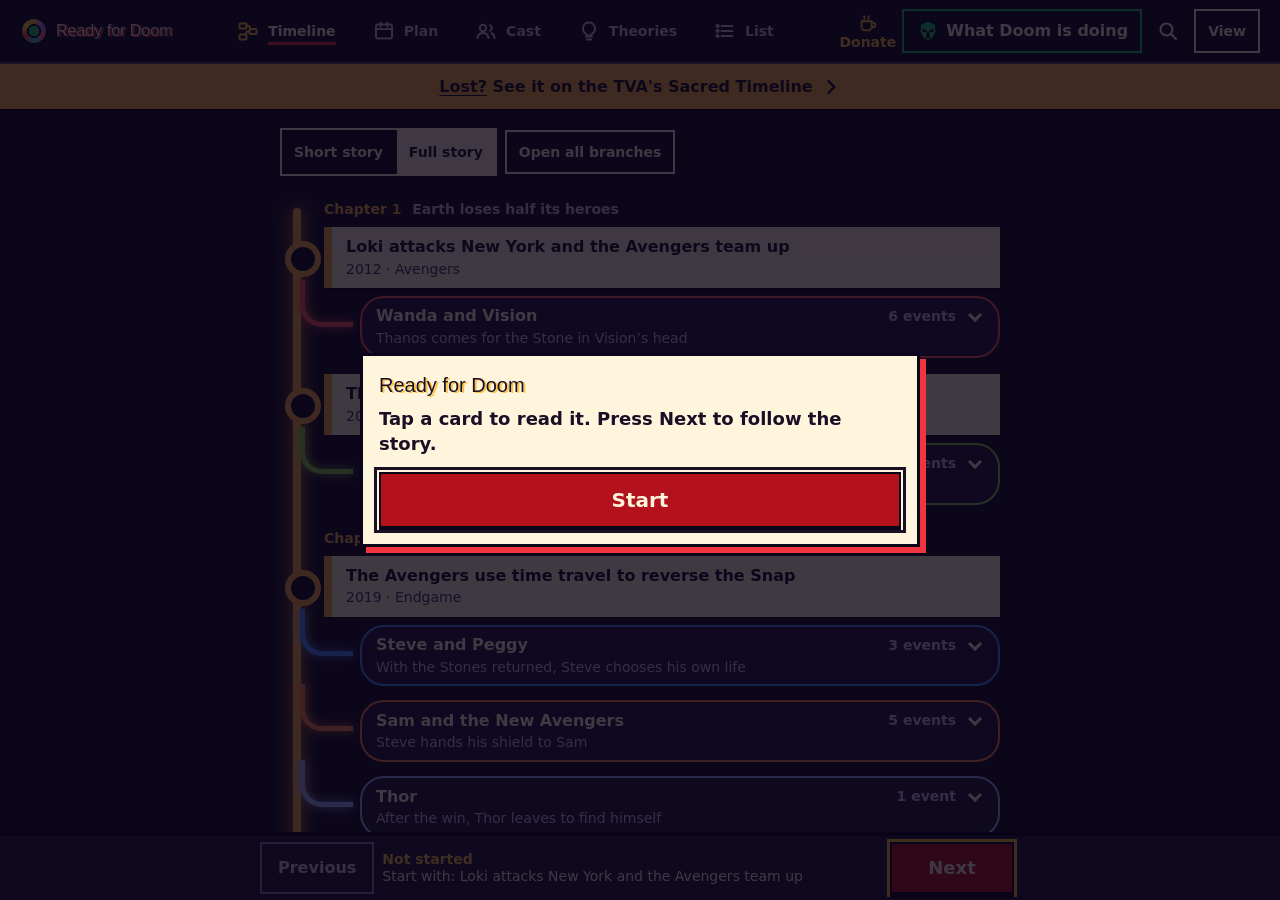
==== index.html @ d7f6687c "Ready for Doom: unofficial fan guide to the story before Avengers: Doomsday Co-Authored-By: Claude O" ====
<!doctype html>
<html lang="en">
<head>
<meta charset="utf-8">
<meta name="viewport" content="width=device-width, initial-scale=1, viewport-fit=cover">
<meta name="theme-color" content="#170f2b">
<meta http-equiv="Content-Security-Policy" content="default-src 'none'; script-src 'self' https://static.cloudflareinsights.com; style-src 'self' 'unsafe-inline' https://fonts.googleapis.com; font-src https://fonts.gstatic.com; img-src 'self' data:; connect-src 'self' https://formspree.io https://cloudflareinsights.com; manifest-src 'self'; base-uri 'none'; form-action 'none'">
<meta name="referrer" content="strict-origin-when-cross-origin">
<meta name="description" content="An unofficial, free fan guide. Tap through the story, one event at a time, and walk into Avengers: Doomsday knowing exactly what happened.">
<link rel="canonical" href="https://readyfordoom.com/">
<link rel="icon" href="assets/favicon.svg" type="image/svg+xml"><link rel="apple-touch-icon" href="assets/icon-180.png"><link rel="manifest" href="site.webmanifest">
<meta property="og:type" content="website"><meta property="og:url" content="https://readyfordoom.com/"><meta property="og:title" content="Ready for Doom"><meta property="og:description" content="The whole story before Avengers: Doomsday, one tap at a time. Free and unofficial."><meta property="og:image" content="https://readyfordoom.com/assets/share.png"><meta property="og:image:width" content="1200"><meta property="og:image:height" content="630"><meta property="og:image:alt" content="Ready for Doom: a glowing timeline with branches leading to one point"><meta name="twitter:card" content="summary_large_image">
<title>Ready for Doom: the unofficial Doomsday story guide</title>

<link rel="preconnect" href="https://fonts.googleapis.com">
<link rel="preconnect" href="https://fonts.gstatic.com" crossorigin>
<link rel="stylesheet" href="https://fonts.googleapis.com/css2?family=Dela+Gothic+One&family=Familjen+Grotesk:wght@400;500;600;700&display=swap">
<link rel="stylesheet" href="css/app.css?v=5">
</head>
<body data-view="map">
<a class="skip" href="#main">Skip to the content</a>

<header class="top" id="top">
  <button type="button" class="brand" data-act="home" aria-label="Ready for Doom. Back to the start of the timeline."><span class="brand-mark" aria-hidden="true"></span><span class="brand-t">Ready for Doom</span></button>
  <nav class="dock" id="dock" aria-label="Sections">
    <button type="button" class="tab" data-view="map" aria-current="page"><svg viewBox="0 0 24 24" aria-hidden="true"><rect x="3.5" y="4.5" width="7" height="5" rx="1" fill="none"/><rect x="13.5" y="10" width="7" height="5" rx="1" fill="none"/><rect x="3.5" y="15.5" width="7" height="5" rx="1" fill="none"/><path d="M10.5 7h1.5a2 2 0 0 1 2 2v1M13.5 12.5H12a2 2 0 0 0-2 2v1" fill="none"/></svg><span>Timeline</span></button>
    <button type="button" class="tab" data-view="plan"><svg viewBox="0 0 24 24" aria-hidden="true"><rect x="4" y="5.5" width="16" height="14" rx="2" fill="none"/><path d="M4 10h16M8.5 3.5v4M15.5 3.5v4" fill="none"/></svg><span>Plan</span></button>
    <button type="button" class="tab" data-view="cast"><svg viewBox="0 0 24 24" aria-hidden="true"><circle cx="9" cy="9" r="3.2" fill="none"/><path d="M3.5 19c.6-3.4 2.8-5 5.5-5s4.9 1.6 5.5 5M16 6.2a3 3 0 0 1 0 5.6M17.5 14.3c1.6.6 2.7 2 3 4.7" fill="none"/></svg><span>Cast</span></button>
    <button type="button" class="tab" data-view="theories"><svg viewBox="0 0 24 24" aria-hidden="true"><path d="M9 17.5h6M9.8 20.5h4.4M12 3.5a6 6 0 0 0-3.6 10.8c.7.6 1.1 1.3 1.1 2.2h5c0-.9.4-1.6 1.1-2.2A6 6 0 0 0 12 3.5z" fill="none"/></svg><span>Theories</span></button>
    <button type="button" class="tab" data-view="list"><svg viewBox="0 0 24 24" aria-hidden="true"><path d="M8.5 7h11M8.5 12h11M8.5 17h11" fill="none"/><circle cx="4.6" cy="7" r="1.1"/><circle cx="4.6" cy="12" r="1.1"/><circle cx="4.6" cy="17" r="1.1"/></svg><span>List</span></button>
  </nav>
  <div class="tools-top">
    <button type="button" class="btn secondary sm doom-btn" id="btn-doom" data-act="doom" aria-haspopup="dialog" aria-label="What Doom is doing"><svg class="mask" viewBox="0 0 24 24" aria-hidden="true" focusable="false"><path d="M12 1.6 19.6 5l.9 7.5L17 20l-5 2.6L7 20l-3.5-7.5L4.4 5z" fill="#25c26e" stroke="#080414" stroke-width="1.8" stroke-linejoin="round"/><path d="M6.6 9.8l4 1.5-.5 2.3-3.7-1.2zM17.4 9.8l-4 1.5.5 2.3 3.7-1.2z" fill="#080414"/><path d="M12 12.6l1.1 4.2L12 18.4l-1.1-1.6zM9.2 19.2h5.6" fill="#080414" stroke="#080414" stroke-width="1.2" stroke-linejoin="round"/></svg><span class="dl-long">What Doom is doing</span><span class="dl-short" aria-hidden="true">Doom</span></button>
    <button type="button" class="icon-btn" id="btn-search" data-act="search" aria-label="Search stories and cast" aria-expanded="false" aria-controls="search"><svg viewBox="0 0 24 24" aria-hidden="true"><circle cx="10.5" cy="10.5" r="6" fill="none"/><path d="M15 15l5 5" fill="none"/></svg></button>
    <button type="button" class="btn secondary sm" id="btn-menu" data-act="menu" aria-haspopup="dialog">View</button>
  </div>
  <div class="search" id="search" hidden>
    <label class="sr" for="q">Search stories and cast</label>
    <input type="search" id="q" placeholder="Search a title or a character" autocomplete="off" spellcheck="false" enterkeyhint="search">
    <ul id="results" class="results" aria-label="Search results"></ul>
  </div>
</header>

<main id="main">
  <section id="v-map" class="view on" aria-label="Sacred Timeline">
    <button type="button" class="lost" data-act="lost"><span><b>Lost?</b> See it on the TVA's Sacred Timeline</span><svg viewBox="0 0 24 24" aria-hidden="true"><path d="M9 5l7 7-7 7" fill="none"/></svg></button>
    <div id="tl" class="tl" tabindex="-1" aria-label="Sacred Timeline. One line from the first event to Doomsday. Every card is a button."></div>
    <noscript><p class="fatal">This guide needs JavaScript to draw the timeline.</p></noscript>
  </section>
  <section id="v-tva" class="view" hidden aria-label="TVA monitor">
    <div class="tv-head">
      <div class="tv-row"><button type="button" class="btn secondary sm tv-back" data-act="simple"><svg viewBox="0 0 24 24" aria-hidden="true"><path d="M15 5l-7 7 7 7" fill="none"/></svg>Back to the simple view</button><div class="seg bb-seg" role="group" aria-label="How much of the story"><button type="button" class="seg-b" data-act="mode" data-v="short" aria-pressed="false">Short story</button><button type="button" class="seg-b" data-act="mode" data-v="full" aria-pressed="true">Full story</button></div><span class="tv-cap" aria-hidden="true">TVA monitor</span></div>
      <div class="tv-row tv-ctl">
        <div class="tv-btns" role="group" aria-label="Zoom"><button type="button" class="btn secondary sm" data-act="whole">Whole timeline</button><button type="button" class="btn secondary sm tv-sq" data-act="zoomout" aria-label="Zoom out">&minus;</button><button type="button" class="btn secondary sm tv-sq" data-act="zoomin" aria-label="Zoom in">+</button></div>
        <div id="tv-chips" class="tv-chips" role="group" aria-label="Zoom to a branch"></div>
      </div>
      <button type="button" class="btn secondary sm tv-doom" data-act="doomtrail" hidden>Showing Doom only. Show everything</button>
    </div>
    <div id="tv" class="tv" tabindex="-1" role="group" aria-label="TVA monitor. Drag to move, pinch or use plus and minus to zoom. Every card is a button."></div>
  </section>
  <section id="v-list" class="view page" hidden aria-label="List of every story"><div class="pg-in"></div></section>
  <section id="v-plan" class="view page" hidden aria-label="Catch-up plan"><div class="pg-in"></div></section>
  <section id="v-cast" class="view page" hidden aria-label="Cast"><div class="pg-in"></div></section>
  <section id="v-theories" class="view page" hidden aria-label="Theories"><div class="pg-in"></div></section>
</main>

<div id="bbar" class="bbar" role="group" aria-label="Walk the story" hidden>
  <div class="bb-row">
    <button type="button" class="btn secondary" id="bar-prev" data-act="bprev">Previous</button>
    <div class="bar-mid"><span id="bar-count" class="bar-count" aria-live="polite"></span><span id="bar-title" class="bar-title"></span></div>
    <button type="button" class="btn primary" id="bar-next" data-act="bnext">Next</button>
  </div>
</div>
<aside id="sheet" class="sheet" hidden></aside>
<div id="toast" class="toast" role="status" hidden></div>
<div id="live" class="sr" aria-live="polite" role="status"></div>

<script src="js/tva-layout.js?v=5"></script>
<script src="js/data.js?v=5"></script>
<script src="js/plan.js?v=5"></script>
<script src="js/timeline.js?v=5"></script>
<script src="js/reader.js?v=5"></script>
<script src="js/tva.js?v=5"></script>
<script src="js/views.js?v=5"></script>
<script src="js/config.js?v=5"></script>
<script src="js/extras.js?v=5"></script>
<script src="js/app.js?v=5"></script>
<script type="module" src="https://static.cloudflareinsights.com/beacon.min.js" data-cf-beacon='{"token": "b61433ccef464bb1b6f56a24f0342ee7"}'></script>
</body>
</html>
---- css/app.css ----
/* Ready for Doom v3. Printed-comic energy on deep space.
   Scale 14/16/20/28/44/72. Spacing 4/8/16/24/32/48/64. Buttons: primary, secondary, ghost. */
:root{
  --ground:#170f2b; --raised:#251a42; --raised2:#33255a; --paper:#fff4dc; --paper2:#fffaf0; --ink:#1a1026; --deep:#0a0518;
  --red:#f0353f; --red-deep:#b3121c; --doom:#25c26e; --doom-deep:#0e5f35; --gold:#ffc23d;
  --text:#fff4dc; --muted:#cdc1ea; --line:rgba(255,244,220,.28); --focus:#7fd6ff;
  --f-body:"Familjen Grotesk",system-ui,-apple-system,"Segoe UI",Roboto,sans-serif;
  --f-disp:"Dela Gothic One",Impact,"Arial Black",sans-serif;
  --s1:4px; --s2:8px; --s3:16px; --s4:24px; --s5:32px; --s6:48px; --s7:64px;
  --sl:env(safe-area-inset-left,0px); --sr:env(safe-area-inset-right,0px); --st:env(safe-area-inset-top,0px); --sb:env(safe-area-inset-bottom,0px);
  --top-h:calc(56px + var(--st)); --dock-h:calc(62px + var(--sb));
  color-scheme:dark;
}
*{box-sizing:border-box}
html,body{height:100%;margin:0;background:var(--ground);color:var(--text);font:400 16px/1.5 var(--f-body);overflow:hidden;overscroll-behavior:none;-webkit-text-size-adjust:100%;-webkit-tap-highlight-color:transparent}
body.modal-open{overflow:hidden}
button{font:inherit;color:inherit;background:none;border:0;padding:0;margin:0;cursor:pointer;text-align:inherit}
button:disabled{opacity:.45;cursor:not-allowed}
a{color:inherit}
h1,h2,h3,p,ul,ol{margin:0;padding:0}
ul,ol{list-style:none}
:focus-visible{outline:3px solid var(--focus);outline-offset:2px}
.paper :focus-visible,.modal-card :focus-visible{outline-color:var(--ink);box-shadow:0 0 0 5px var(--paper)}
.sr{position:absolute;width:1px;height:1px;overflow:hidden;clip:rect(0 0 0 0);white-space:nowrap}
.skip{position:fixed;left:8px;top:-60px;z-index:200;background:var(--paper);color:var(--ink);padding:8px 16px;font-weight:700}
.skip:focus{top:8px}
.small{font-size:14px;line-height:1.4}.muted{color:var(--muted)}.fine{font-size:14px;opacity:.9;margin-top:var(--s3)}
.eyebrow{font-weight:700;font-size:14px;color:var(--paper);margin:0}
.lede{font-size:16px;line-height:1.45}
.wrap{flex-wrap:wrap}

/* ---------- header, dock ---------- */
.top{position:fixed;left:0;right:0;top:0;height:var(--top-h);padding:var(--st) calc(8px + var(--sr)) 0 calc(12px + var(--sl));display:flex;align-items:center;gap:var(--s2);z-index:60;background:var(--ground);border-bottom:2px solid var(--line)}
.brand{display:flex;align-items:center;gap:var(--s2);min-height:44px;flex:1 1 auto;min-width:0;color:var(--paper)}
.brand-mark{flex:none;width:28px;height:28px;border-radius:50%;background:radial-gradient(circle,var(--doom) 0 30%,var(--deep) 32% 40%,transparent 42%),conic-gradient(from 0deg,#ffb52e,#a878ff,#ff5f8f,#22d0d6,#ff4747,#ffe14a,#ffb52e);border:2px solid var(--deep)}
.brand-t{font:400 16px/1.4 var(--f-disp);text-shadow:2px 1px 0 var(--red);white-space:nowrap;overflow:hidden;text-overflow:ellipsis}
.tools-top{display:flex;align-items:center;gap:var(--s1);flex:none}
.icon-btn{width:44px;height:44px;display:grid;place-items:center;color:var(--paper)}
.icon-btn svg,.tab svg{width:24px;height:24px;stroke:currentColor;stroke-width:2;stroke-linecap:round;stroke-linejoin:round;fill:currentColor}
.dock{position:fixed;left:0;right:0;bottom:0;height:var(--dock-h);padding:0 var(--sr) var(--sb) var(--sl);display:grid;grid-template-columns:repeat(5,1fr);background:var(--raised);border-top:3px solid var(--deep);box-shadow:0 -2px 0 var(--line);z-index:40}
.tab{display:flex;flex-direction:column;align-items:center;justify-content:center;gap:2px;min-height:44px;font-size:14px;font-weight:600;color:var(--muted);text-align:center}
.tab svg{fill:none}
.tab[aria-current="page"]{color:var(--paper)}
.tab[aria-current="page"] svg{stroke:var(--gold)}
.tab[aria-current="page"] span{box-shadow:0 3px 0 var(--red)}
.search{position:absolute;left:calc(8px + var(--sl));right:calc(8px + var(--sr));top:calc(var(--top-h) - 6px);z-index:70;background:var(--raised);border:3px solid var(--deep);box-shadow:5px 5px 0 var(--red);padding:var(--s2)}
.search[hidden]{display:none}
#q{width:100%;min-height:48px;padding:8px 12px;font:500 16px var(--f-body);color:var(--ink);background:var(--paper);border:2px solid var(--deep)}
#q::placeholder{color:#5a4a6d}
.results{max-height:50dvh;overflow:auto;margin-top:var(--s2)}
.res{display:flex;flex-direction:column;width:100%;padding:8px;min-height:48px;text-align:left;border-bottom:1px solid var(--line)}
.res:hover,.res:focus-visible{background:var(--raised2)}
.res-t{font-weight:700}.res-none{padding:8px}
.results li.res-none{list-style:none}

/* ---------- buttons, chips ---------- */
.btn{display:inline-flex;align-items:center;justify-content:center;gap:var(--s2);min-height:44px;padding:8px 16px;font-weight:700;font-size:16px;line-height:1.2;text-align:center;border:2px solid currentColor}
.btn.sm{padding:6px 12px;font-size:14px}
.btn.primary{background:var(--red-deep);color:var(--paper);border-color:var(--deep);box-shadow:0 3px 0 var(--deep)}
.btn.primary.on{background:var(--doom-deep)}
.btn.primary:active{transform:translateY(2px);box-shadow:0 1px 0 var(--deep)}
.btn.secondary{color:inherit;background:transparent}
.btn.secondary.danger{background:var(--red-deep);color:var(--paper);border-color:var(--deep)}
.btn.secondary:hover{background:rgba(255,244,220,.1)}
.paper .btn.secondary:hover{background:rgba(26,16,38,.08)}
.btn.ghost{border-color:transparent;text-decoration:underline;text-underline-offset:3px;padding:6px 8px}
.row{display:flex;gap:var(--s2);align-items:stretch;margin-top:var(--s3)}
.row.wrap{flex-wrap:wrap}
.row>.btn{flex:1 1 auto}
.chips{display:flex;flex-wrap:wrap;gap:var(--s1) var(--s2);margin:var(--s2) 0}
.chip{display:inline-flex;align-items:center;gap:6px;padding:1px 8px;font-size:14px;font-weight:600;line-height:1.5;border:1.5px solid currentColor;border-radius:4px}
.chip.ess3{background:var(--gold);color:var(--ink);border-color:var(--deep)}
.chip.ess2{border-style:solid}.chip.ess1{border-style:dotted}
.chip.future{border-style:dashed}
.chip.thread{border-color:var(--c)}
.chip i,.chip-b i{display:inline-block;width:10px;height:10px;border-radius:50%;background:var(--c);border:1.5px solid var(--deep)}
.seg{display:inline-flex;border:2px solid var(--paper);background:rgba(14,8,32,.85)}
.paper .seg,.modal-card .seg{border-color:var(--ink);background:transparent}
.seg-b{min-height:44px;padding:4px 12px;font-weight:600;font-size:14px;color:var(--paper)}
.paper .seg-b,.modal-card .seg-b{color:var(--ink)}
.seg-b[aria-pressed="true"]{background:var(--paper);color:var(--ink)}
.paper .seg-b[aria-pressed="true"],.modal-card .seg-b[aria-pressed="true"]{background:var(--ink);color:var(--paper)}
.seg-b+.seg-b{border-left:2px solid currentColor}
.meter{height:10px;background:var(--deep);border:2px solid var(--deep);margin:var(--s2) 0 var(--s1);outline:1px solid var(--line)}
.meter i{display:block;height:100%;background:var(--c)}

/* ---------- face + status ---------- */
.face{position:relative;display:inline-block;flex:none;width:40px;height:40px;border-radius:50%;overflow:hidden}
.face.big{width:64px;height:64px}
.face img{position:absolute;inset:0;width:100%;height:100%;object-fit:cover}
.face .emb{display:block;width:100%;height:100%}
.face.has-img .ini{display:none}
.stat{display:inline-block;padding:0 8px;font-size:14px;font-weight:700;line-height:1.6;border:2px dashed currentColor;border-radius:4px}
.stat.s-confirmed{border-style:solid;background:var(--doom-deep);color:var(--paper);border-color:var(--deep)}

/* ---------- spoiler shield ---------- */
.gate{padding:var(--s3);margin:var(--s3);border:3px dashed var(--ink);background:var(--paper2);display:grid;gap:var(--s2);justify-items:start}
.theory .gate{margin:0;background:transparent;border-color:var(--line)}
.gate p{margin:0}
.sp{position:relative;display:block;min-height:44px}
.sp-body{display:block;filter:blur(6px);opacity:.85;user-select:none;pointer-events:none}
.sp-btn{position:absolute;left:50%;top:50%;transform:translate(-50%,-50%);max-width:94%;min-height:40px;padding:4px 12px;background:var(--ink);color:var(--paper);border:2px solid var(--paper);font-weight:700;font-size:14px;text-align:center;box-shadow:0 2px 0 var(--deep)}
.revealed{display:block}.revealed:focus{outline:none}

/* ---------- views ---------- */
#main{position:fixed;inset:0}
.view{position:absolute;inset:0}
.view[hidden]{display:none}

/* ---------- sheet ---------- */
.sheet{position:fixed;left:0;right:0;bottom:var(--dock-h);z-index:50;max-height:calc(100dvh - var(--top-h) - 16px);overflow-y:auto;overscroll-behavior:contain;container-type:inline-size;animation:rise .22s ease-out}
.sheet[hidden]{display:none}
@keyframes rise{from{transform:translateY(16px);opacity:.4}to{transform:none;opacity:1}}
.one{font-size:16px;line-height:1.4;margin-top:var(--s1)}

/* reader (paper) */
.sheet.k-beat,.sheet.k-core,.sheet.k-person,.sheet.k-film,.sheet.k-doom{bottom:0;height:58dvh;max-height:none;background:var(--paper);color:var(--ink);z-index:80;border-top:4px solid var(--deep);box-shadow:0 -5px 0 var(--c,var(--red));padding-bottom:var(--sb)}
.sheet.k-beat.full,.sheet.k-core.full,.sheet.k-person.full,.sheet.k-film.full,.sheet.k-doom.full{height:calc(100dvh - var(--top-h))}
.paper{background:var(--paper);color:var(--ink)}
.reader .r-head{position:relative;padding:var(--s3) var(--s3) var(--s2);border-bottom:3px solid var(--ink);overflow:hidden}
.reader .r-head::before{content:"";position:absolute;right:0;top:0;width:60%;height:100%;background-image:radial-gradient(circle,var(--c) 1.6px,transparent 2.2px);background-size:9px 9px;opacity:.55;-webkit-mask-image:linear-gradient(to left,#000,transparent);mask-image:linear-gradient(to left,#000,transparent);pointer-events:none}
.reader .r-head>*{position:relative}
.r-bar{display:flex;justify-content:space-between;margin:-8px 0 0}
.only-m{display:inline-flex}
.r-title{font:400 28px/1.1 var(--f-disp);text-shadow:2px 2px 0 var(--c);margin:var(--s1) 0;overflow-wrap:anywhere}
.r-title:focus{outline:none}
.note{font-weight:600;font-size:14px;margin:var(--s1) 0}
.reader .chip.thread{border-color:var(--ink)}
.chips.threads{margin-top:var(--s2)}
.comic{display:grid;grid-template-columns:repeat(6,1fr);gap:var(--s4) var(--s3);padding:var(--s4) var(--s3) var(--s3)}
.panel{grid-column:span 6;position:relative;background:var(--paper2);border:3px solid var(--ink);padding:var(--s4) var(--s3) var(--s3);box-shadow:4px 4px 0 var(--ink);font-size:16px;line-height:1.5}
.panel p{margin:0}
.panel .cap{position:absolute;left:var(--s2);top:-14px;margin:0;background:var(--ink);color:var(--paper);font:700 14px/1 var(--f-body);padding:6px 8px;max-width:calc(100% - 16px)}
.p-lead{font-size:16px;padding-top:var(--s5);border-width:4px;box-shadow:6px 6px 0 var(--c)}
.p-lead>p::first-letter{font:400 44px/0.9 var(--f-disp);float:left;margin:2px 8px 0 0;color:var(--ink);text-shadow:2px 2px 0 var(--c)}
.p-doom{background:var(--doom-deep);color:var(--paper);box-shadow:4px 4px 0 var(--doom)}
.p-doom .cap{background:var(--doom);color:var(--ink)}
.t1{transform:rotate(-.5deg);margin-right:var(--s2)}.t2{transform:rotate(.5deg);margin-left:var(--s2)}
.sheet .sp-btn{background:var(--ink)}
@container (min-width:560px){.p-wide{grid-column:span 4}.p-narrow{grid-column:span 2}.p-half{grid-column:span 3}}
.whos{margin:var(--s2) var(--s3) var(--s3);padding:var(--s4) var(--s3) var(--s3);position:relative;border:3px dashed var(--ink)}
.whos .cap{position:absolute;left:var(--s2);top:-14px;margin:0;background:var(--ink);color:var(--paper);font:700 14px/1 var(--f-body);padding:6px 8px}
.whos-row{display:flex;flex-wrap:wrap;gap:var(--s2)}
.who{display:inline-flex;align-items:center;gap:var(--s2);min-height:44px;padding:2px 12px 2px 2px;border:2px solid var(--ink);border-radius:999px;background:var(--paper2);font-weight:600;font-size:14px;text-align:left}
.who.static{opacity:.8;border-style:dashed}
.who:hover{background:#ffe9b8}
.r-walk{display:grid;grid-template-columns:1fr 1fr;gap:var(--s2);padding:0 var(--s3) var(--s4)}
.r-walk .btn{flex-direction:column;align-items:flex-start;text-align:left;gap:2px;justify-content:flex-start}
.r-walk .btn .small{font-weight:500}
.ringbox{text-align:center}
.ring{width:min(300px,100%);height:auto;display:block;margin:0 auto var(--s2)}
.ring .cd{cursor:pointer;stroke-width:2.5}
.ring .cd.solid{fill:var(--ink);stroke:var(--ink)}
.ring .cd.dash{fill:var(--paper2);stroke:var(--ink);stroke-dasharray:3 3}
.ring-core{fill:var(--doom);stroke:var(--ink);stroke-width:3}
.ring-t{font:400 16px var(--f-disp);fill:var(--ink)}
.p-top{display:flex;gap:var(--s3);align-items:center;margin-top:var(--s2)}
.src{padding:0 var(--s3) var(--s4);font-size:14px}
.src a{font-weight:700}

/* ---------- pages ---------- */
.page{overflow-y:auto;overflow-x:hidden;overscroll-behavior:contain;padding:calc(var(--top-h) + var(--s3)) calc(16px + var(--sr)) calc(var(--dock-h) + var(--s5)) calc(16px + var(--sl))}
.pg-in{max-width:880px;margin:0 auto}
.pg-head{margin-bottom:var(--s3)}
.pg-title{font:400 28px/1.1 var(--f-disp);text-shadow:2px 2px 0 var(--red);margin-bottom:var(--s2)}
.pg-title:focus{outline:none}
.tools{display:flex;flex-wrap:wrap;gap:var(--s2) var(--s4);margin:var(--s3) 0}
.tool{display:flex;flex-direction:column;gap:var(--s1)}
.tool-l{font-size:14px;font-weight:700}
.chip-row{display:flex;flex-wrap:wrap;gap:var(--s2);margin-bottom:var(--s3)}
.chip-b{display:inline-flex;align-items:center;gap:6px;min-height:44px;padding:4px 12px;font-size:14px;font-weight:600;border:2px solid var(--c);border-radius:999px}
.chip-b[aria-pressed="true"]{background:var(--c);color:var(--ink)}
.chip-b[aria-pressed="true"] i{border-color:var(--ink);background:var(--ink)}
.grp{margin:var(--s4) 0}
.grp-t{font:400 20px/1.2 var(--f-disp);margin-bottom:var(--s1);text-shadow:2px 1px 0 rgba(240,53,63,.7)}
.rows{margin-top:var(--s2)}
.row-i{display:flex;align-items:stretch;margin:var(--s2) 0;background:var(--raised);border-left:6px solid var(--c)}
.row-body{flex:1;min-width:0;padding:var(--s2) var(--s3)}
.row-main{display:grid;gap:var(--s1);width:100%;min-height:44px;text-align:left}
.row-body .r-o{margin-top:var(--s1)}
.r-t{font-weight:700;font-size:16px}
.r-m{display:flex;flex-wrap:wrap;gap:var(--s1) var(--s2)}
.r-o{font-size:14px;color:var(--muted)}
.mini{align-self:center;flex:none;min-width:88px;min-height:44px;margin:var(--s2);padding:4px 8px;font-size:14px;font-weight:700;border:2px dashed var(--paper);text-align:center}
.mini.on{background:var(--paper);color:var(--ink);border-style:solid}
.stats{display:grid;grid-template-columns:repeat(2,1fr);gap:var(--s2);margin:var(--s3) 0}
.stats>div{background:var(--raised);padding:var(--s2) var(--s3);border-left:5px solid var(--gold)}
.stats b{display:block;font:400 28px/1.2 var(--f-disp)}
.stats span{font-size:14px;color:var(--muted)}
.note-box{padding:var(--s3);margin:var(--s3) 0;border-left:6px solid var(--gold);background:#2b1a44;line-height:1.45}
.note-box.warn{border-color:var(--red);background:#3b1430}
.note-box.ok{border-color:var(--doom);background:#12392a}
.days{margin:var(--s3) 0}
.day{margin:var(--s4) 0}
.day-h{display:flex;align-items:baseline;gap:var(--s2)}
.day-t{font:400 20px/1.2 var(--f-disp)}
.day-sum{margin-left:auto;font-weight:700;font-size:14px}
.bar{display:flex;gap:2px;height:10px;margin:var(--s1) 0 var(--s2);background:var(--deep);padding:2px}
.bar i{display:block;height:100%}
.day-i li{display:flex;gap:var(--s2);margin:6px 0;border-left:6px solid var(--c);background:var(--raised)}
.pi{flex:1;min-width:0;display:flex;flex-direction:column;align-items:flex-start;gap:2px;padding:var(--s2) var(--s3);min-height:48px;text-align:left}
.pi-t{font-weight:700}.pi-m{font-size:14px;color:var(--muted)}
.over{margin-top:var(--s5);padding-top:var(--s3);border-top:3px dashed var(--red)}
.faces{display:grid;grid-template-columns:repeat(2,1fr);gap:var(--s2);margin-top:var(--s2)}
.faces .person:last-child:nth-child(odd){grid-column:span 2}
.person .stat{margin-top:auto;white-space:nowrap;width:100%;text-align:center;border-radius:0;padding:0 2px;font-size:14px}
.person:only-child .stat{width:auto;padding:0 var(--s3)}
.person{display:flex;flex-direction:column;align-items:center;gap:var(--s1);padding:var(--s3) var(--s2);background:var(--raised);border:2px dashed var(--line);text-align:center;min-height:44px}
.person.s-confirmed{border:2px solid var(--doom)}
.person .pn{font-weight:700;line-height:1.2}.person .pa{font-size:14px;color:var(--muted)}
.theories{margin-top:var(--s3)}
.theory{margin:var(--s2) 0;background:var(--raised);border:2px solid var(--line)}
.th-h{margin:0}
.th-b{display:flex;align-items:center;gap:var(--s3);width:100%;padding:var(--s3);min-height:56px;text-align:left}
.th-t{font-weight:700;font-size:16px;flex:1}
.th-s{flex:none}
.heat{display:inline-flex;align-items:flex-end;gap:3px;height:22px;flex:none}
.heat i{display:block;width:7px;background:transparent;border:2px solid var(--paper)}
.heat i:nth-child(1){height:8px}.heat i:nth-child(2){height:15px}.heat i:nth-child(3){height:22px}
.heat i.on{background:var(--red);border-color:var(--paper)}
.th-body{padding:0 var(--s3) var(--s3)}
.th-body[hidden]{display:none}
.th-g{display:grid;gap:var(--s3);grid-template-columns:1fr}
.th-g h3,.mini-h{font-size:14px;font-weight:700;margin-bottom:var(--s1)}
.th-g .for{border-left:5px solid var(--doom);padding-left:var(--s2)}
.th-g .against{border-left:5px solid var(--red);padding-left:var(--s2)}
.th-g .comics{border-left:5px solid var(--gold);padding-left:var(--s2)}
.mini-h{margin-top:var(--s3)}
.srcs a{font-size:14px;overflow-wrap:anywhere}
.empty{padding:var(--s4) 0;color:var(--muted)}

/* ---------- modal + toast ---------- */
.modal{position:fixed;inset:0;z-index:100;display:grid;place-items:center;padding:var(--s3);background:rgba(10,5,24,.72);overflow:auto}
.modal.setup,.modal.welcome{align-items:end;background:rgba(10,5,24,.78);padding-bottom:calc(var(--s3) + var(--sb))}
.modal-card{width:min(560px,100%);max-height:calc(100dvh - 32px);overflow:auto;padding:var(--s3);border:3px solid var(--deep);box-shadow:6px 6px 0 var(--red)}
.m-title{font:400 16px/1.3 var(--f-disp);text-shadow:2px 1px 0 var(--gold);margin-bottom:var(--s2)}
.m-title:focus{outline:none}
.m-top{display:flex;justify-content:space-between;align-items:center}
.m-h{font-size:16px;font-weight:700;margin:var(--s4) 0 var(--s1)}
.choices{display:grid;gap:var(--s2);margin-top:var(--s2)}.modal.setup .row{margin-top:var(--s1)}
.choice{display:flex;flex-direction:column;gap:0;padding:var(--s2) var(--s3);min-height:52px;text-align:left;background:var(--paper2);border:3px solid var(--ink);box-shadow:4px 4px 0 var(--ink)}
.choice b{font:700 16px/1.25 var(--f-body)}.choice span{font-size:14px}
.choice:active{transform:translate(2px,2px);box-shadow:2px 2px 0 var(--ink)}
.opts{display:grid;gap:var(--s2);margin-top:var(--s2)}
.opt{display:flex;flex-direction:column;padding:var(--s2) var(--s3);min-height:48px;text-align:left;border:2px solid var(--ink)}
.opt span{font-size:14px}
.opt[aria-pressed="true"]{background:var(--ink);color:var(--paper)}
.toast{position:fixed;left:50%;transform:translateX(-50%);bottom:calc(var(--dock-h) + 120px);width:max-content;z-index:120;display:flex;align-items:center;gap:var(--s3);padding:var(--s2) var(--s3);background:var(--ink);color:var(--paper);border:2px solid var(--paper);box-shadow:4px 4px 0 var(--red);max-width:calc(100% - 32px)}
.toast[hidden]{display:none}

/* ---------- desktop ---------- */
@media (min-width:900px){
  :root{--top-h:64px;--dock-h:0px}
  .top{padding-left:calc(20px + var(--sl));padding-right:calc(20px + var(--sr));gap:var(--s4)}
  .brand{flex:none}
  .dock{position:static;height:auto;display:flex;gap:var(--s1);padding:0;background:none;border:0;box-shadow:none;flex:1;justify-content:center}
  .tab{flex-direction:row;gap:var(--s2);padding:4px 16px;color:var(--muted)}
  .tab:hover{color:var(--paper)}
  .tools-top{flex:none}
  .search{left:auto;right:calc(20px + var(--sr));width:min(460px,60vw)}
  .page{padding:calc(var(--top-h) + var(--s4)) calc(32px + var(--sr)) var(--s6) calc(32px + var(--sl))}
  .pg-title{font-size:44px}
  .stats{grid-template-columns:repeat(4,1fr)}
  .th-g{grid-template-columns:repeat(3,1fr)}
  .sheet{left:auto;top:var(--top-h);right:0;bottom:0;width:min(440px,40vw);max-height:none;margin:0}
  .sheet.k-beat,.sheet.k-core,.sheet.k-person,.sheet.k-film,.sheet.k-doom{height:auto;top:var(--top-h);border-top:0;border-left:4px solid var(--deep);box-shadow:-5px 0 0 var(--c,var(--red))}
  .only-m{display:none}
  .toast{left:calc(20px + var(--sl));transform:none;max-width:360px}
  .faces{grid-template-columns:repeat(4,1fr)}
  .faces .person:last-child:nth-child(odd){grid-column:auto}
  .faces .person:last-child:nth-child(4n+1){grid-column:span 4}
  .faces .person:nth-last-child(2):nth-child(4n+1),.faces .person:last-child:nth-child(4n+2),.faces .person:last-child:nth-child(4n+3){grid-column:span 2}
  .h-title{font-size:20px}
}
@media (max-width:359px){.brand-t{font-size:16px}.tools-top .btn{padding:4px 8px}}
@media (prefers-reduced-motion:reduce){*,*::before,*::after{animation:none!important;transition:none!important;scroll-behavior:auto!important}}


/* =====================================================================
   v5 Timeline: one card, the Sacred Timeline (A), the TVA monitor (B), the walk bar
   ===================================================================== */
:root{--sheet-w:min(440px,40vw);--sheet-h:50dvh;--bar-h:117px;--c-ink2:#44345a;--amb:#ffb347}
#v-map:not([hidden]),#v-tva:not([hidden]){display:flex;flex-direction:column;padding:var(--top-h) 0 calc(var(--dock-h) + var(--bar-h))}
.fatal{padding:var(--s4);max-width:560px;margin:0 auto;text-align:center;display:grid;gap:var(--s2);justify-items:center}
.fatal h1{font:400 20px/1.2 var(--f-disp);text-shadow:2px 1px 0 var(--red)}
.fatal code{background:var(--raised2);padding:0 4px}
.failed .tl,.failed .tv{display:grid;place-items:center}
.failed>.lost,.failed>.tv-head{display:none}

/* the one card both views use */
.card{position:relative;display:block;width:100%;min-height:56px;text-align:left;padding:10px 12px 10px 14px;background:var(--paper);color:var(--ink);border:0;border-left:8px solid var(--c,var(--amb));box-shadow:0 2px 0 rgba(0,0,0,.45)}
.card:hover{background:#ffe9b8}
.card.c-read,.card.c-theory{border-left-style:dashed;background:#fff9ec}
.card.is-doom{box-shadow:0 2px 0 rgba(0,0,0,.45),inset -5px 0 0 var(--doom)}
.card.is-extra .c-t{font-weight:600}
.c-t{display:block;font:700 16px/1.3 var(--f-body);overflow-wrap:anywhere}
.c-m{display:flex;gap:6px;align-items:flex-start;margin-top:2px;font:500 14px/1.3 var(--f-body);color:var(--c-ink2)}
.c-mask{flex:none;width:18px;height:18px;margin-top:1px}
.c-tick{display:none;position:absolute;right:8px;top:8px;width:24px;height:24px;border-radius:50%;background:var(--doom-deep);align-items:center;justify-content:center}
.c-tick svg{width:16px;height:16px;stroke:#fff;stroke-width:2.4;stroke-linecap:round;stroke-linejoin:round}
.card.is-read .c-tick{display:flex}.card.is-read .c-t{padding-right:32px}
.card.cur{outline:4px solid var(--gold);outline-offset:3px;z-index:3}
.card:focus-visible{outline:4px solid var(--focus);outline-offset:3px;z-index:4}
.card.dim,.card.off{background:#2b2144;color:#ece3ff;box-shadow:none}
.card.dim .c-m,.card.off .c-m{color:#d8cdf0}
.card.off-route{filter:saturate(.35)}
.card.pulse{animation:pulse 1.4s ease-out 1}
@keyframes pulse{0%{box-shadow:0 0 0 0 rgba(255,194,61,.95)}100%{box-shadow:0 0 0 26px rgba(255,194,61,0)}}

/* the strip under the header */
.lost{flex:none;display:flex;align-items:center;justify-content:center;gap:var(--s2);min-height:48px;padding:6px 16px;background:var(--amb);color:var(--ink);font:700 16px/1.25 var(--f-body);text-align:center;border-bottom:3px solid var(--deep)}
.lost:hover{background:#ffc66d}
.lost b{font-weight:700;text-decoration:underline;text-underline-offset:3px}
.lost svg{flex:none;width:20px;height:20px;stroke:currentColor;stroke-width:3;stroke-linecap:round;stroke-linejoin:round;fill:none}
.lost:focus-visible,.tv-back:focus-visible{outline:3px solid var(--ink);outline-offset:-6px;box-shadow:inset 0 0 0 6px var(--paper)}

/* view A */
.tl{flex:1;min-height:0;overflow-y:auto;overflow-x:hidden;overscroll-behavior:contain;padding:var(--s3) calc(16px + var(--sr)) var(--s5) calc(16px + var(--sl));background:var(--ground)}
.tl:focus-visible{outline-offset:-4px}
.tl-tools{max-width:720px;margin:0 auto var(--s3);display:flex;gap:var(--s2);flex-wrap:wrap}
.tl-list{position:relative;max-width:720px;margin:0 auto;padding-left:44px}
.tl-list:before{content:"";position:absolute;left:13px;top:8px;bottom:8px;width:8px;background:var(--amb);border-radius:4px;box-shadow:0 0 18px #ff9d2e,0 0 4px #fff3}
.tl-chap{margin:var(--s4) 0 var(--s2)}
.tl-ch{font:700 14px/1.35 var(--f-body);color:var(--muted)}
.tl-chn{color:var(--amb);margin-right:6px}
.tk{position:relative;margin-bottom:var(--s3)}
.tk:before{content:"";position:absolute;left:-39px;top:14px;width:24px;height:24px;border-radius:50%;background:var(--ground);border:6px solid var(--amb);z-index:1}
.tk-end:before{display:none}
.card.fin{background:var(--doom);color:#06210f;border:0;padding:18px 16px 16px 20px;box-shadow:0 0 30px #25c26e88}
.card.fin:hover{background:#34d27e}
.fin-k{display:block;font-size:14px;font-weight:700}
.fin-t{display:block;font:400 28px/1.1 var(--f-disp);margin:4px 0 6px}
.card.fin .c-t{font-size:16px}.card.fin .c-m{color:#06210f}.card.fin .c-tick{background:#06210f}
.card.fin.cur{outline-color:var(--paper)}
.br{position:relative;margin:var(--s2) 0 14px 20px;padding-left:16px}
.br:before{content:"";position:absolute;left:-44px;top:-16px;width:48px;height:42px;border:solid var(--c);border-width:0 0 5px 5px;border-radius:0 0 0 22px;filter:drop-shadow(0 0 5px var(--c))}
.br.sep:before{border-style:dashed}
.br-h{display:block;width:100%;min-height:48px;padding:8px 14px;background:var(--raised);border:2px solid var(--c);border-radius:24px;text-align:left}
.br.sep .br-h{border-style:dashed}
.br-h:hover{background:var(--raised2)}
.br-top{display:flex;align-items:center;gap:var(--s2)}
.br-name{flex:1;min-width:0;font-weight:700;font-size:16px;line-height:1.25}
.br-count{flex:none;font-size:14px;font-weight:600;color:var(--muted)}
.br-chev{flex:none;width:10px;height:10px;margin:0 4px 3px 6px;border-right:3px solid var(--paper);border-bottom:3px solid var(--paper);transform:rotate(45deg);transition:transform .15s}
.br.open .br-chev{transform:rotate(-135deg);margin-bottom:-3px}
.br-why{display:block;margin-top:2px;font-size:14px;line-height:1.35;color:var(--muted)}
.br-mw{display:inline-block;padding:0 6px;border-radius:3px;background:var(--c);color:var(--ink);font-weight:700;font-size:14px}
.br-in{position:relative;margin:12px 0 0 6px;padding-left:22px}
.br-in[hidden]{display:none}
.br-in:before{content:"";position:absolute;left:2px;top:-12px;bottom:14px;width:5px;background:var(--c);box-shadow:0 0 10px var(--c)}
.br.sep .br-in:before{background:repeating-linear-gradient(to bottom,var(--c) 0 10px,transparent 10px 16px);box-shadow:none}
.br-cards{display:grid;gap:10px}
.br-end{margin:12px 0 8px;font-weight:700;color:var(--paper);border-left:4px solid var(--c);padding-left:10px}
.br-join{width:100%;justify-content:flex-start;flex-direction:column;align-items:flex-start;gap:2px;text-align:left;border-color:var(--c)}
.br-join .small{font-weight:500}

/* view B */
.tv-head{flex:none;display:grid;gap:6px;padding:6px calc(12px + var(--sr)) 6px calc(12px + var(--sl));background:#1d1004;border-bottom:3px solid #7a4a18;color:var(--amb)}
.tv-row{display:flex;align-items:center;gap:var(--s2);min-width:0}
.tv-back{flex:1 1 auto;justify-content:flex-start;color:var(--paper)}
.tv-back svg,.tv-sq{stroke:currentColor}
.tv-back svg{width:18px;height:18px;stroke-width:3;stroke-linecap:round;stroke-linejoin:round;fill:none;flex:none}
.tv-cap{display:none;font:400 14px/1 var(--f-disp);letter-spacing:.04em;white-space:nowrap}
.tv-btns{display:flex;gap:6px;flex:none}
.tv-head .btn.secondary{color:var(--paper)}
.tv-sq{min-width:44px;padding:0;font-size:22px;line-height:1}
.tv-chips{display:flex;gap:6px;flex:1 1 auto;min-width:0;overflow-x:auto;scrollbar-width:none;padding:2px}
.tv-chips::-webkit-scrollbar{display:none}
.tv-chip{flex:none;min-height:44px;padding:4px 14px;border:2px solid var(--c);border-radius:22px;background:#2a1a08;color:var(--paper);font:600 14px/1.2 var(--f-body);white-space:nowrap}
.tv-chip[aria-pressed="true"]{background:var(--c);color:var(--ink)}
.tv-doom[hidden]{display:none}
.tv{flex:1;min-height:0;position:relative;overflow:hidden;background:#1d1004;touch-action:none;cursor:grab;-webkit-user-select:none;user-select:none}
.tv.dragging{cursor:grabbing}
.tv:focus-visible{outline:3px solid var(--focus);outline-offset:-5px}
.tv-glow{position:absolute;inset:0;pointer-events:none;background:radial-gradient(ellipse at 50% 50%,rgba(255,157,46,.22),rgba(255,157,46,0) 68%);animation:burn 7s ease-in-out infinite alternate}
@keyframes burn{from{opacity:.5}to{opacity:1}}
.tv-scan{position:absolute;inset:0;pointer-events:none;z-index:0;background:repeating-linear-gradient(#0000 0 3px,rgba(0,0,0,.28) 3px 4px)}
.tv-world{position:absolute;left:0;top:0;z-index:1;transform-origin:0 0}
.tv-lines{position:absolute;left:0;top:0;overflow:visible}
.tv-trunk{fill:none;stroke:var(--amb);stroke-width:calc(8px / var(--k,1));stroke-linecap:round;cursor:pointer;pointer-events:stroke}
.tv-trunk-g{fill:none;stroke:#ff9d2e;stroke-opacity:.26;stroke-width:calc(22px / var(--k,1));stroke-linecap:round;pointer-events:none}
.tv-lg{fill:none;stroke:var(--c);stroke-opacity:.22;stroke-width:calc(11px / var(--k,1));stroke-linecap:round;stroke-linejoin:round;pointer-events:none}
.tv-ln{fill:none;stroke:var(--c);stroke-width:calc(3.5px / var(--k,1));stroke-linecap:round;stroke-linejoin:round;pointer-events:none}
.tv-br.sep .tv-ln{stroke-dasharray:calc(12px / var(--k,1)) calc(8px / var(--k,1))}
.tv-hit{fill:none;stroke:transparent;stroke-width:calc(28px / var(--k,1));pointer-events:stroke;cursor:pointer}
.tv-br.off{opacity:.22}.tv-br.on .tv-ln{stroke-width:calc(5px / var(--k,1))}
.tv-card{position:absolute;overflow:hidden;width:auto;min-height:0;padding:8px 10px 8px 12px;border-left-width:6px;z-index:2}
.tv-card .c-t{font:700 15px/19px var(--f-body)}
.tv-card .c-m{font:500 14px/17px var(--f-body)}
.tv-card.tv-end{background:var(--doom);color:#06210f;--c:#0e5f35}.tv-card.tv-end .c-m{color:#06210f}
.tv-card.cur{outline:calc(5px / var(--k,1)) solid var(--gold);outline-offset:calc(4px / var(--k,1))}
.tv-card:focus-visible{outline:calc(5px / var(--k,1)) solid var(--focus);outline-offset:calc(4px / var(--k,1))}
.far .tv-card{padding:0;background:var(--c);border-left-color:var(--c);box-shadow:0 0 0 calc(1.5px / var(--k,1)) #1d1004;overflow:visible}
.far .tv-card .c-t,.far .tv-card .c-m,.far .tv-card .c-tick{visibility:hidden}
.far .tv-card.tv-end{background:var(--doom)}
.far .tv-card.off,.far .tv-card.dim{background:#3a2d58}
.tv-labs{position:absolute;inset:0;z-index:3;pointer-events:none;overflow:hidden}
.tv-lab{position:absolute;left:0;top:0;display:block;height:20px;min-height:0;padding:0;border-radius:10px;background:var(--c);color:var(--ink);font:700 14px/20px var(--f-body);text-align:center;white-space:nowrap;pointer-events:auto;box-shadow:0 0 0 2px #1d1004}
.tv-lab.off{background:#3a2d58;color:#ece3ff}
.tv-lab:focus-visible{outline:3px solid #fff;outline-offset:2px}

/* the walk bar: Previous, where you are, Next, and Short or Full */
.bbar{position:fixed;left:0;right:0;bottom:var(--dock-h);z-index:45;display:grid;gap:6px;padding:6px calc(12px + var(--sr)) 6px calc(12px + var(--sl));background:var(--raised);border-top:3px solid var(--deep)}
.bbar[hidden],body:not([data-view="map"]):not([data-view="tva"]) .bbar{display:none}
.bb-row{display:flex;align-items:center;gap:var(--s2)}
.bb-seg{justify-self:center}
.bbar .btn{min-height:52px;min-width:92px}
#bar-next{min-width:124px;font-size:18px;box-shadow:0 4px 0 var(--deep),0 0 0 3px var(--gold)}
.bar-mid{flex:1;min-width:0;display:flex;flex-direction:column;line-height:1.25}
.bar-count{font-size:14px;font-weight:700;color:var(--gold)}
.bar-title{font-size:14px;display:-webkit-box;-webkit-line-clamp:2;-webkit-box-orient:vertical;overflow:hidden}

/* header: Doom button */
.doom-btn{display:inline-flex;align-items:center;gap:6px;min-height:44px;border-color:var(--doom);padding:4px 10px}
.doom-btn .mask{flex:none;width:24px;height:24px}
.dl-short{display:none}.dl-long{font-size:14px;line-height:1.1;text-align:left;max-width:92px}
.brand-t{white-space:normal;line-height:1.05;font-size:14px}
/* reader additions */
.btn.big{min-height:56px;font-size:20px;width:100%}
.welcome-p{font-size:18px;line-height:1.4;font-weight:600;margin:var(--s2) 0 var(--s3)}
.modal.welcome .m-title{font-size:20px}
.cert-shown{background:var(--paper2)}.cert-read,.cert-theory{border-style:dashed}
.doom-chip{background:var(--doom);color:var(--ink);border-color:var(--ink)}.doom-chip .c-mask{width:18px;height:18px}
.t-mask{width:32px;height:32px;vertical-align:-6px;margin-right:8px}
.rel-list{display:grid;gap:var(--s2)}
.rel{display:flex;flex-direction:column;align-items:flex-start;gap:2px;width:100%;min-height:48px;padding:8px 12px;text-align:left;border:2px solid var(--ink);background:var(--paper2);font-size:14px;line-height:1.3}
.rel b{font-size:16px}.rel em{font-weight:700;font-style:normal;margin-left:4px;text-transform:uppercase;font-size:14px}
.rel.dashed{border-style:dashed}.rel:hover{background:#ffe9b8}
.rel-s{font-style:italic}
.seen-t{font-size:16px}
.notes{margin-top:var(--s3)}
.notes summary{display:flex;align-items:center;min-height:44px;font-weight:700;cursor:pointer}
.notes .comic{padding:var(--s4) 0 0}
.d-list{display:grid;gap:var(--s3);padding:var(--s3)}
.d-item{position:relative;padding:var(--s3);background:var(--paper2);border:3px solid var(--ink);box-shadow:4px 4px 0 var(--doom)}
.d-item.dashed{border-style:dashed}
.d-top{display:flex;gap:var(--s3);align-items:flex-start}
.d-n{flex:none;display:grid;place-items:center;width:32px;height:32px;border-radius:50%;background:var(--ink);color:var(--paper);font-weight:700}
.d-target{font:400 16px/1.2 var(--f-disp)}
.d-title{margin:var(--s2) 0 var(--s1)}
.st-taken{background:var(--red-deep);color:var(--paper);border-color:var(--ink)}.st-approached{background:var(--gold);color:var(--ink);border-color:var(--ink)}.st-wants,.st-unknown{border-style:dashed}
.pad{padding:var(--s3)}
@media (min-width:900px){
  :root{--bar-h:68px}
  body[data-sheet] #v-map,body[data-sheet] #v-tva{padding-right:var(--sheet-w)}
  body[data-sheet] .bbar{right:var(--sheet-w)}
  .bbar{grid-template-columns:1fr auto;align-items:center}
  .tv-cap{display:block;margin-left:auto}
  .tv-back{flex:none}
  .dl-long{max-width:none;white-space:nowrap;font-size:16px}
  .brand-t{white-space:nowrap;font-size:16px}
  .modal.welcome,.modal.setup{align-items:center}
  .sheet.k-beat,.sheet.k-core,.sheet.k-person,.sheet.k-film,.sheet.k-doom{width:var(--sheet-w);height:auto}
}
@media (max-width:899px){
  .sheet.k-beat,.sheet.k-core,.sheet.k-person,.sheet.k-film,.sheet.k-doom{height:var(--sheet-h)}
  .sheet.k-beat.full,.sheet.k-core.full,.sheet.k-person.full,.sheet.k-film.full,.sheet.k-doom.full{height:calc(100dvh - var(--top-h))}
  /* with the reader open the walk bar sits just above it, on one row, and the page above shrinks to fit */
  body[data-sheet] #v-map:not([hidden]),body[data-sheet] #v-tva:not([hidden]){padding-bottom:calc(var(--sheet-h) + 68px)}
  body[data-sheet] .bbar{bottom:var(--sheet-h)}
  body[data-sheet] .bb-seg{display:none}
  body[data-sheet] .bbar .btn{min-height:48px}
}
@media (max-width:420px){.tools-top{gap:0}.top{gap:4px}}

@media (max-width:439px){.brand-t{display:none}.dl-long{max-width:76px}}
.tv-dd{font-family:var(--f-body);font-weight:700;fill:#4fe694;paint-order:stroke;stroke:#1d1004;stroke-width:.35em;display:none}.far .tv-dd{display:block}
@media (max-width:899px){body[data-view="tva"] .bb-seg{display:none}.bbar .btn{min-height:46px}}
/* coffee and Tell us */
a.icon-btn{color:inherit;display:grid;place-items:center}
.coffee-b{display:inline-flex;align-items:center;gap:8px;text-decoration:none}.coffee-b svg{width:22px;height:22px;stroke:currentColor;stroke-width:2;fill:none}
.tell{display:grid;gap:8px;margin-top:16px}.tell fieldset{border:0;padding:0;margin:0 0 8px}.tell legend,.tell>label{font-weight:700;padding:0;margin-top:8px}
.tell textarea,.tell input:not([type=radio]){width:100%;min-height:48px;padding:12px;border:2px solid var(--ink);background:#fff;color:var(--ink);font:400 16px/1.4 var(--f-body);border-radius:0}
.kinds{display:grid;grid-template-columns:1fr 1fr;gap:8px;margin-top:8px}.kind{display:flex;gap:8px;align-items:center;min-height:48px;padding:8px 12px;border:2px solid var(--ink);cursor:pointer;line-height:1.2}.kind input{accent-color:#b5121b;width:20px;height:20px;flex:none;margin:0}
.tell .hp{position:absolute!important;left:-9999px;width:1px!important}.tell-s{font-weight:700;min-height:1.4em;margin:0}.tell-s.bad{color:#a80f18}
.th-send{margin:0 0 16px}
.modal-card.paper{color-scheme:light}
/* launch audit fixes */
.tl-tools{display:flex;flex-wrap:wrap;gap:8px;align-items:center}.tv-row .bb-seg{margin-left:auto}
.foot-note{margin:32px 0 0;color:var(--muted)}
.lede,.pg-in>p,.note-box,.th-body p{max-width:68ch}
.srcs a,.src a{display:inline-block;padding:12px 0}
.bbar .btn:disabled{opacity:1;color:#d8cdf0;border-color:#8c7fb0;cursor:not-allowed}
@media (max-width:899px){:root{--bar-h:64px}.bbar{gap:0;padding-top:6px;padding-bottom:6px}.bbar .btn{min-height:48px}body[data-view="tva"] .bb-seg{display:inline-flex}body[data-sheet] .tl-tools .bb-seg,body[data-sheet] .tv-head .bb-seg{display:inline-flex}.tv-cap{display:none}}
@media (max-width:439px){.brand{flex:none;min-width:44px;justify-content:center}.tv-row .seg-b{padding-inline:8px}.tv-back{padding-inline:8px;font-size:14px}}
@media (min-width:1100px){.bbar{padding-inline:max(12px,calc((100% - 760px)/2))}}
@media (max-height:500px) and (orientation:landscape) and (max-width:899px){
 :root{--top-h:calc(48px + var(--st));--dock-h:0px;--bar-h:56px;--rail:64px}
 .top{height:var(--top-h)}.dock{top:var(--top-h);bottom:0;left:0;right:auto;width:var(--rail);height:auto;grid-template-columns:1fr;grid-auto-rows:1fr;border-top:0;border-right:3px solid var(--deep);padding:0 0 var(--sb) var(--sl)}
 .tab svg{display:none}#main{left:var(--rail)}.bbar,.sheet{left:var(--rail)}.bbar{padding-block:3px}.bbar .btn{min-height:44px}
 .tv-head{display:flex;flex-wrap:nowrap;align-items:center;gap:8px;padding:4px 12px;overflow-x:auto}.tv-row{flex:none}.lost{min-height:44px;padding:2px 16px}
 .sheet.k-beat,.sheet.k-core,.sheet.k-person,.sheet.k-film,.sheet.k-doom{height:60dvh}
}
@media (min-width:1100px){body[data-sheet] .bbar{padding-inline:12px}}

@media (max-height:500px) and (orientation:landscape) and (max-width:899px){.lost{display:none}#tv::after{content:"Turn your phone upright to see the whole timeline";position:absolute;left:12px;bottom:8px;z-index:6;background:#1d1004;color:#ffb347;font-weight:700;padding:6px 10px;pointer-events:none}}

.donate{display:flex;align-items:center;justify-content:center;gap:10px;width:100%;max-width:420px;min-height:52px;margin:0 auto;padding:8px 20px;background:var(--gold);color:var(--ink);border:3px solid var(--ink);font-weight:700;font-size:18px;text-decoration:none}
.donate svg{width:26px;height:26px;stroke:currentColor;stroke-width:2;fill:none}.donate-row{margin:32px 0 16px}
.icon-btn.coffee{display:flex;flex-direction:column;align-items:center;justify-content:center;gap:0;width:auto;min-width:48px;padding:0 2px;color:var(--gold);text-decoration:none;font:700 14px/1 var(--f-body)}.icon-btn.coffee svg{width:22px;height:22px}
@media (max-width:439px){.icon-btn.coffee{min-width:50px}.doom-btn{padding:4px 6px;gap:4px}.tools-top{gap:0}}
@media (max-width:359px){.doom-btn .mask{display:none}}
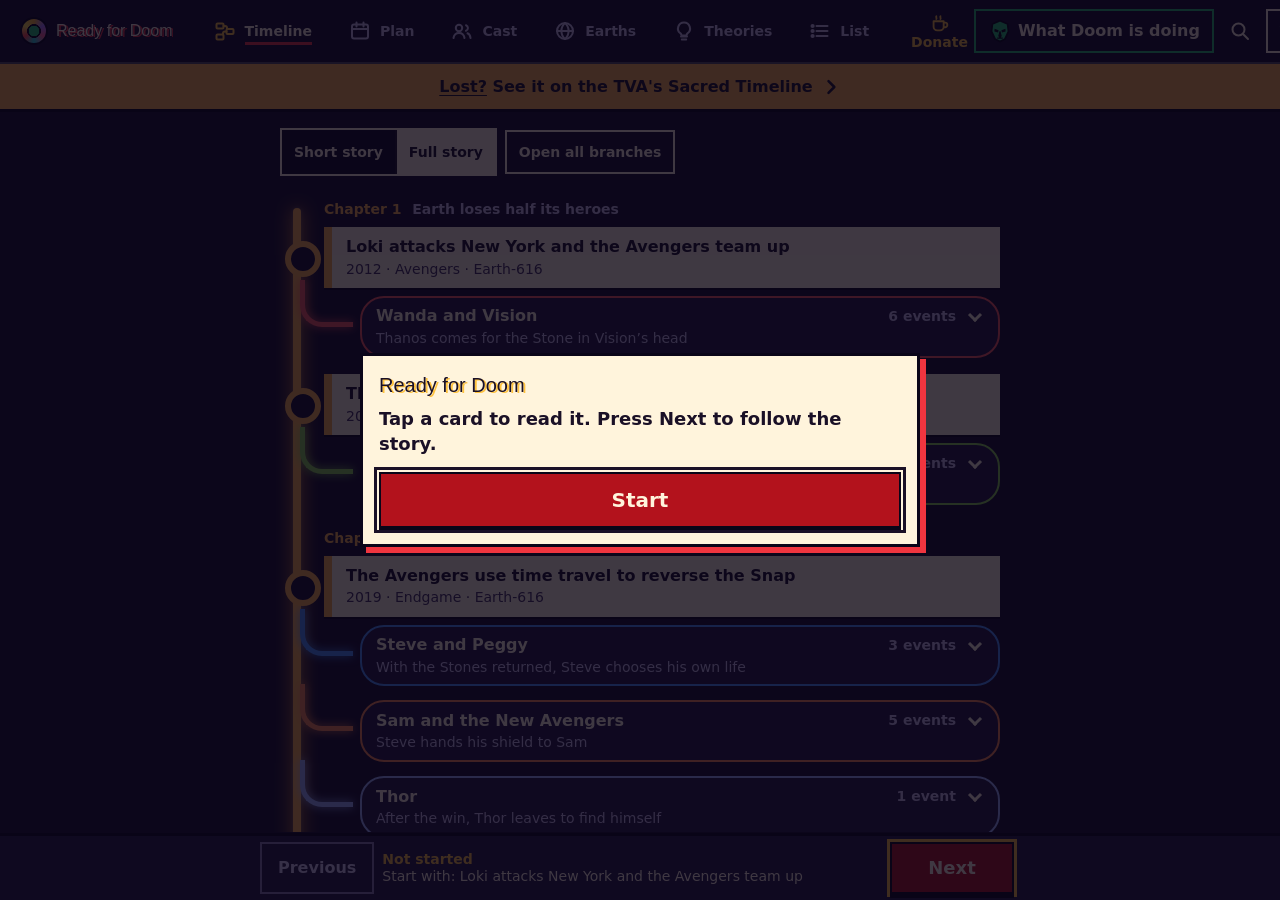
==== commit e6bc9e7b: "Add the Multiverse: Earth numbers for cast and events New Earths tab explains Earth numbers, variant" ====
--- a/index.html
+++ b/index.html
@@ -4,7 +4,7 @@
 <meta charset="utf-8">
 <meta name="viewport" content="width=device-width, initial-scale=1, viewport-fit=cover">
 <meta name="theme-color" content="#170f2b">
-<meta http-equiv="Content-Security-Policy" content="default-src 'none'; script-src 'self' https://static.cloudflareinsights.com; style-src 'self' 'unsafe-inline' https://fonts.googleapis.com; font-src https://fonts.gstatic.com; img-src 'self' data:; connect-src 'self' https://formspree.io https://cloudflareinsights.com; manifest-src 'self'; base-uri 'none'; form-action 'none'">
+<meta http-equiv="Content-Security-Policy" content="default-src 'none'; script-src 'self' https://static.cloudflareinsights.com https://cloud.umami.is; style-src 'self' 'unsafe-inline' https://fonts.googleapis.com; font-src https://fonts.gstatic.com; img-src 'self' data:; connect-src 'self' https://formspree.io https://cloudflareinsights.com https://gateway.umami.is; manifest-src 'self'; base-uri 'none'; form-action 'none'">
 <meta name="referrer" content="strict-origin-when-cross-origin">
 <meta name="description" content="An unofficial, free fan guide. Tap through the story, one event at a time, and walk into Avengers: Doomsday knowing exactly what happened.">
 <link rel="canonical" href="https://readyfordoom.com/">
@@ -15,7 +15,7 @@
 <link rel="preconnect" href="https://fonts.googleapis.com">
 <link rel="preconnect" href="https://fonts.gstatic.com" crossorigin>
 <link rel="stylesheet" href="https://fonts.googleapis.com/css2?family=Dela+Gothic+One&family=Familjen+Grotesk:wght@400;500;600;700&display=swap">
-<link rel="stylesheet" href="css/app.css?v=5">
+<link rel="stylesheet" href="css/app.css?v=12">
 </head>
 <body data-view="map">
 <a class="skip" href="#main">Skip to the content</a>
@@ -26,6 +26,7 @@
     <button type="button" class="tab" data-view="map" aria-current="page"><svg viewBox="0 0 24 24" aria-hidden="true"><rect x="3.5" y="4.5" width="7" height="5" rx="1" fill="none"/><rect x="13.5" y="10" width="7" height="5" rx="1" fill="none"/><rect x="3.5" y="15.5" width="7" height="5" rx="1" fill="none"/><path d="M10.5 7h1.5a2 2 0 0 1 2 2v1M13.5 12.5H12a2 2 0 0 0-2 2v1" fill="none"/></svg><span>Timeline</span></button>
     <button type="button" class="tab" data-view="plan"><svg viewBox="0 0 24 24" aria-hidden="true"><rect x="4" y="5.5" width="16" height="14" rx="2" fill="none"/><path d="M4 10h16M8.5 3.5v4M15.5 3.5v4" fill="none"/></svg><span>Plan</span></button>
     <button type="button" class="tab" data-view="cast"><svg viewBox="0 0 24 24" aria-hidden="true"><circle cx="9" cy="9" r="3.2" fill="none"/><path d="M3.5 19c.6-3.4 2.8-5 5.5-5s4.9 1.6 5.5 5M16 6.2a3 3 0 0 1 0 5.6M17.5 14.3c1.6.6 2.7 2 3 4.7" fill="none"/></svg><span>Cast</span></button>
+    <button type="button" class="tab" data-view="earths"><svg viewBox="0 0 24 24" aria-hidden="true"><circle cx="12" cy="12" r="8" fill="none"/><path d="M4 12h16M12 4c2.4 2.2 3.6 4.9 3.6 8s-1.2 5.8-3.6 8c-2.4-2.2-3.6-4.9-3.6-8S9.6 6.2 12 4z" fill="none"/></svg><span>Earths</span></button>
     <button type="button" class="tab" data-view="theories"><svg viewBox="0 0 24 24" aria-hidden="true"><path d="M9 17.5h6M9.8 20.5h4.4M12 3.5a6 6 0 0 0-3.6 10.8c.7.6 1.1 1.3 1.1 2.2h5c0-.9.4-1.6 1.1-2.2A6 6 0 0 0 12 3.5z" fill="none"/></svg><span>Theories</span></button>
     <button type="button" class="tab" data-view="list"><svg viewBox="0 0 24 24" aria-hidden="true"><path d="M8.5 7h11M8.5 12h11M8.5 17h11" fill="none"/><circle cx="4.6" cy="7" r="1.1"/><circle cx="4.6" cy="12" r="1.1"/><circle cx="4.6" cy="17" r="1.1"/></svg><span>List</span></button>
   </nav>
@@ -61,6 +62,7 @@
   <section id="v-list" class="view page" hidden aria-label="List of every story"><div class="pg-in"></div></section>
   <section id="v-plan" class="view page" hidden aria-label="Catch-up plan"><div class="pg-in"></div></section>
   <section id="v-cast" class="view page" hidden aria-label="Cast"><div class="pg-in"></div></section>
+  <section id="v-earths" class="view page" hidden aria-label="The Multiverse"><div class="pg-in"></div></section>
   <section id="v-theories" class="view page" hidden aria-label="Theories"><div class="pg-in"></div></section>
 </main>
 
@@ -75,16 +77,19 @@
 <div id="toast" class="toast" role="status" hidden></div>
 <div id="live" class="sr" aria-live="polite" role="status"></div>
 
-<script src="js/tva-layout.js?v=5"></script>
-<script src="js/data.js?v=5"></script>
-<script src="js/plan.js?v=5"></script>
-<script src="js/timeline.js?v=5"></script>
-<script src="js/reader.js?v=5"></script>
-<script src="js/tva.js?v=5"></script>
-<script src="js/views.js?v=5"></script>
-<script src="js/config.js?v=5"></script>
-<script src="js/extras.js?v=5"></script>
-<script src="js/app.js?v=5"></script>
+<script src="js/tva-layout.js?v=12"></script>
+<script src="js/data.js?v=12"></script>
+<script src="js/plan.js?v=12"></script>
+<script src="js/timeline.js?v=12"></script>
+<script src="js/videos.js?v=12"></script>
+<script src="js/reader.js?v=12"></script>
+<script src="js/tva.js?v=12"></script>
+<script src="js/views.js?v=12"></script>
+<script src="js/config.js?v=12"></script>
+<script src="js/extras.js?v=12"></script>
+<script src="js/insights.js?v=12"></script>
+<script src="js/app.js?v=12"></script>
 <script type="module" src="https://static.cloudflareinsights.com/beacon.min.js" data-cf-beacon='{"token": "b61433ccef464bb1b6f56a24f0342ee7"}'></script>
+<script defer src="https://cloud.umami.is/script.js" data-website-id="c5816bcb-da68-4c31-b12f-3da447f04a74" data-domains="readyfordoom.com" data-exclude-hash="true" data-do-not-track="true"></script>
 </body>
 </html>
--- a/css/app.css
+++ b/css/app.css
@@ -37,8 +37,8 @@
 .tools-top{display:flex;align-items:center;gap:var(--s1);flex:none}
 .icon-btn{width:44px;height:44px;display:grid;place-items:center;color:var(--paper)}
 .icon-btn svg,.tab svg{width:24px;height:24px;stroke:currentColor;stroke-width:2;stroke-linecap:round;stroke-linejoin:round;fill:currentColor}
-.dock{position:fixed;left:0;right:0;bottom:0;height:var(--dock-h);padding:0 var(--sr) var(--sb) var(--sl);display:grid;grid-template-columns:repeat(5,1fr);background:var(--raised);border-top:3px solid var(--deep);box-shadow:0 -2px 0 var(--line);z-index:40}
-.tab{display:flex;flex-direction:column;align-items:center;justify-content:center;gap:2px;min-height:44px;font-size:14px;font-weight:600;color:var(--muted);text-align:center}
+.dock{position:fixed;left:0;right:0;bottom:0;height:var(--dock-h);padding:0 var(--sr) var(--sb) var(--sl);display:grid;grid-template-columns:repeat(6,1fr);background:var(--raised);border-top:3px solid var(--deep);box-shadow:0 -2px 0 var(--line);z-index:40}
+.tab{display:flex;flex-direction:column;align-items:center;justify-content:center;gap:2px;min-height:44px;min-width:0;font-size:14px;font-weight:600;color:var(--muted);text-align:center}
 .tab svg{fill:none}
 .tab[aria-current="page"]{color:var(--paper)}
 .tab[aria-current="page"] svg{stroke:var(--gold)}
@@ -500,3 +500,48 @@
 .icon-btn.coffee{display:flex;flex-direction:column;align-items:center;justify-content:center;gap:0;width:auto;min-width:48px;padding:0 2px;color:var(--gold);text-decoration:none;font:700 14px/1 var(--f-body)}.icon-btn.coffee svg{width:22px;height:22px}
 @media (max-width:439px){.icon-btn.coffee{min-width:50px}.doom-btn{padding:4px 6px;gap:4px}.tools-top{gap:0}}
 @media (max-width:359px){.doom-btn .mask{display:none}}
+.vid-list{list-style:none;margin:8px 0 0;padding:0;display:grid;gap:8px}.vid{display:flex;gap:12px;align-items:center;min-height:52px;padding:8px 12px;background:#fff;border:2px solid var(--ink);color:var(--ink);text-decoration:none}.vid svg{width:28px;height:28px;flex:none;fill:#b5121b}.vid b,.vid small{display:block;line-height:1.25}.vid small{font-size:14px}.vid:hover b{text-decoration:underline}
+
+.pay{display:flex;gap:14px;align-items:center;min-height:64px;margin:12px 0;padding:10px 16px;border:3px solid var(--ink);background:#fff;color:var(--ink);text-decoration:none}.pay.main{background:var(--gold)}.pay svg{width:30px;height:30px;flex:none;stroke:currentColor;stroke-width:2;fill:none}.pay b,.pay small{display:block;line-height:1.25}.pay b{font-size:18px}.pay small{font-size:14px}.pay.off{border-style:dashed;background:none}
+
+/* ---------- the multiverse ---------- */
+.pe{display:inline-flex;align-items:center;gap:6px;font-size:14px;font-weight:600;color:var(--paper)}
+.pe i,.earth-chip i{display:inline-block;width:10px;height:10px;border-radius:50%;background:var(--c);border:1.5px solid var(--deep)}
+.pe.unk{color:var(--muted);font-weight:500}.pe.unk i{background:none;border:1.5px dashed var(--muted)}
+.earth-chip{background:var(--c);color:var(--ink);border-color:var(--ink);min-height:32px;cursor:pointer}
+.earth-chip i{border-color:var(--ink);background:var(--paper2)}
+.e-lab{background:none}
+.e-lab.l-screen{background:var(--doom);color:var(--ink);border-color:var(--ink)}
+.e-lab.l-reference{border-style:solid}
+.e-lab.l-wiki{border-style:dotted}
+.e-lab.l-unknown{border-style:dashed;color:var(--muted)}
+.e-legend{display:flex;flex-wrap:wrap;gap:var(--s2);margin-bottom:var(--s3)}
+.ideas{display:grid;gap:var(--s3);margin:var(--s3) 0 var(--s4)}
+.idea{background:var(--paper2);color:var(--ink);border:3px solid var(--ink);box-shadow:4px 4px 0 var(--red);padding:var(--s3);line-height:1.45}
+.idea.t1{box-shadow:4px 4px 0 var(--gold)}.idea.t2{box-shadow:4px 4px 0 var(--doom)}
+.idea-t{font:400 18px/1.2 var(--f-disp);margin-bottom:var(--s1)}
+.idea-ex{margin-top:var(--s2);padding-left:18px;list-style:disc;font-size:14px}
+.idea-ex li{margin:2px 0}
+.earth{margin:var(--s4) 0;padding:var(--s3);background:var(--raised);border-left:8px solid var(--c);scroll-margin-top:calc(var(--top-h) + 12px)}
+.earth.unknown{border-left-style:dashed}
+.e-head{display:flex;align-items:center;gap:var(--s3);margin-bottom:var(--s2)}
+.e-orb{flex:none;width:48px;height:48px;border-radius:50%;border:3px solid var(--deep);background:radial-gradient(circle at 35% 30%,#fff8 0 12%,transparent 13%),radial-gradient(circle at 50% 50%,var(--c) 0 55%,#0a0518 100%);box-shadow:0 0 18px var(--c)}
+.earth.place .e-orb{border-radius:8px}
+.e-name{font:400 24px/1.1 var(--f-disp);color:var(--c);text-shadow:2px 2px 0 var(--deep)}
+.e-name:focus{outline:none}
+.e-nick{font-weight:600}
+.earth .chips{display:flex;flex-wrap:wrap;gap:var(--s1) var(--s2);margin:var(--s2) 0}
+.e-basis{line-height:1.45;margin:var(--s2) 0}
+.e-note{color:var(--muted);line-height:1.45;margin-bottom:var(--s2)}
+.e-src{display:inline-block;font-weight:700;margin-bottom:var(--s1)}
+.e-whos{display:grid;grid-template-columns:1fr;gap:var(--s2);margin-top:var(--s2)}
+.e-who{display:flex;align-items:center;gap:var(--s2);width:100%;min-height:52px;padding:6px 10px;background:var(--ground);border:2px solid var(--line);text-align:left}
+.e-who:hover{border-color:var(--c)}
+.e-wt{display:flex;flex-direction:column;min-width:0;line-height:1.25}
+.e-var{color:var(--gold)}
+.e-ev{margin-top:var(--s3)}
+.e-ev summary{min-height:44px;display:flex;align-items:center;font-weight:700;cursor:pointer;color:var(--c)}
+.earth .rel{color:var(--ink)}
+.e-panel .chips{display:flex;flex-wrap:wrap;gap:var(--s1) var(--s2);margin-bottom:var(--s2)}
+@media (min-width:700px){.e-whos{grid-template-columns:1fr 1fr}.ideas{grid-template-columns:repeat(3,1fr)}}
+.panel .e-lab.l-unknown,.paper .e-lab.l-unknown{color:var(--ink)}
